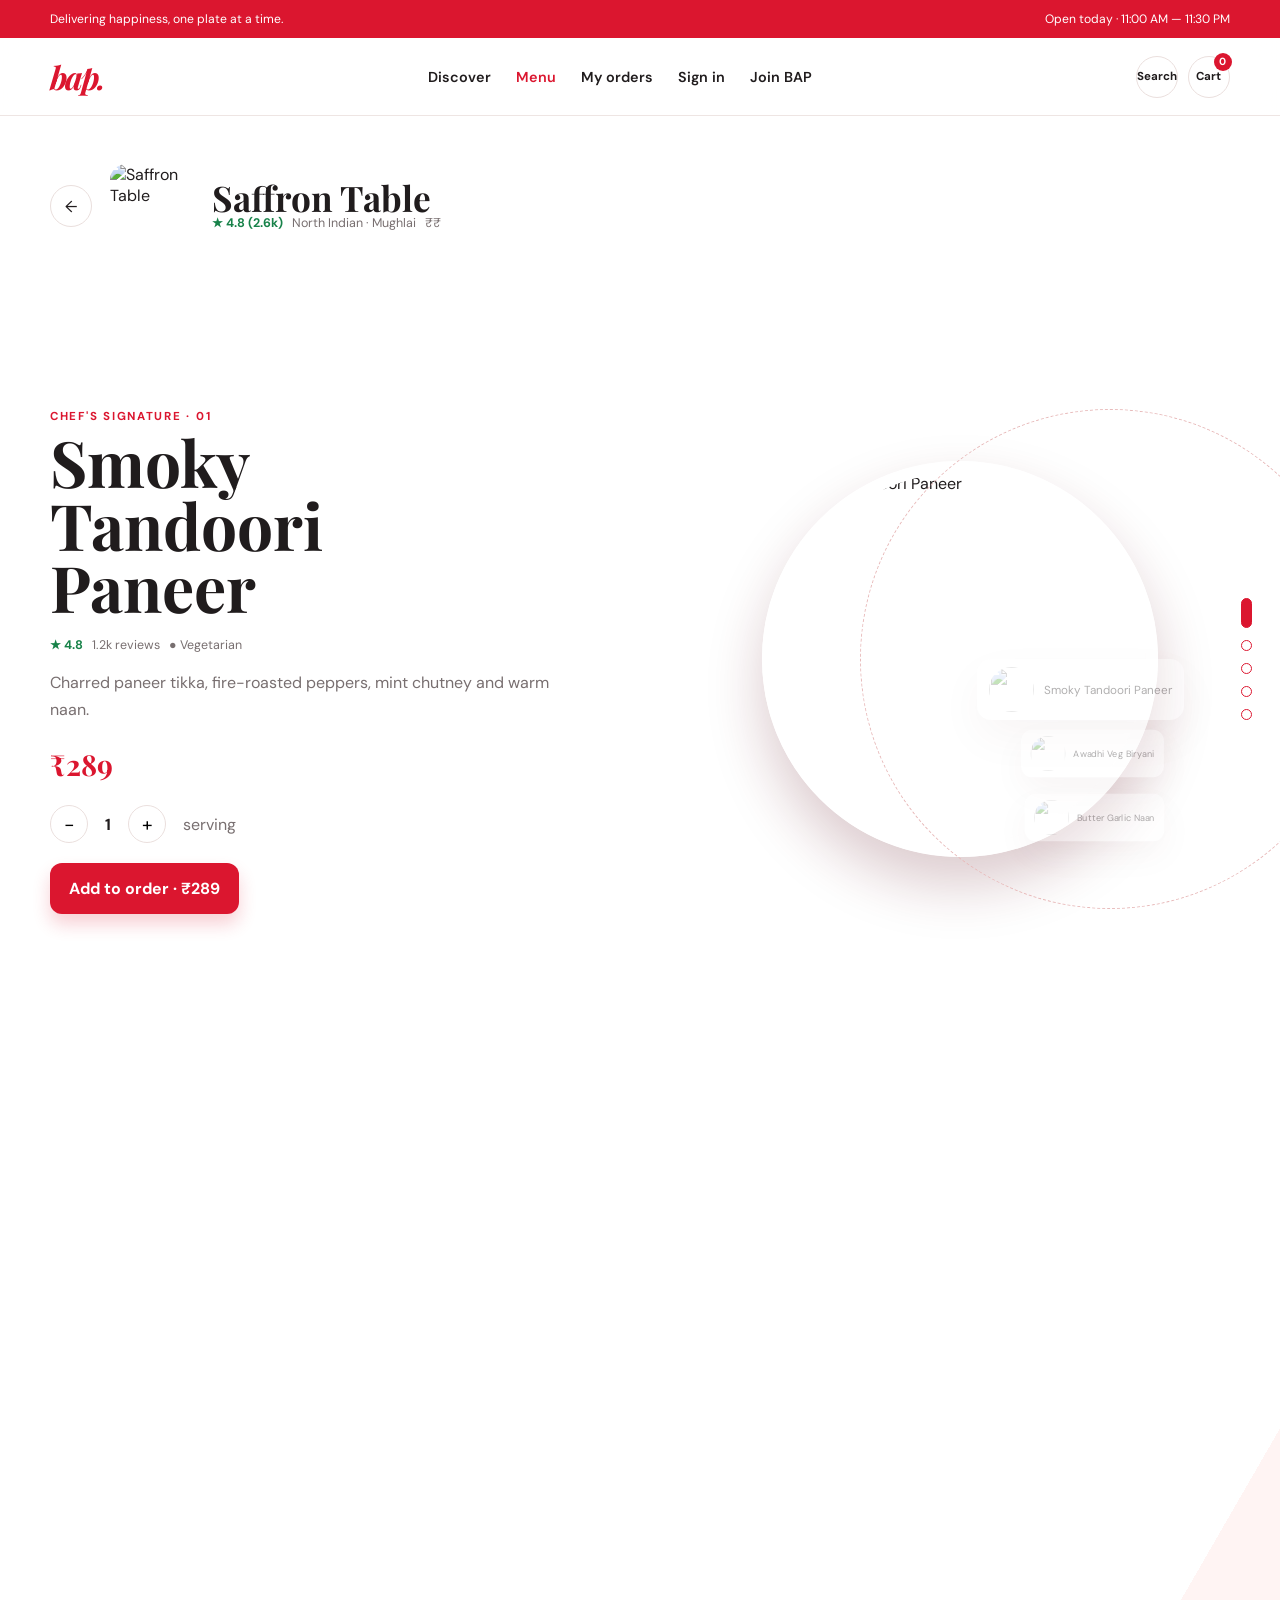
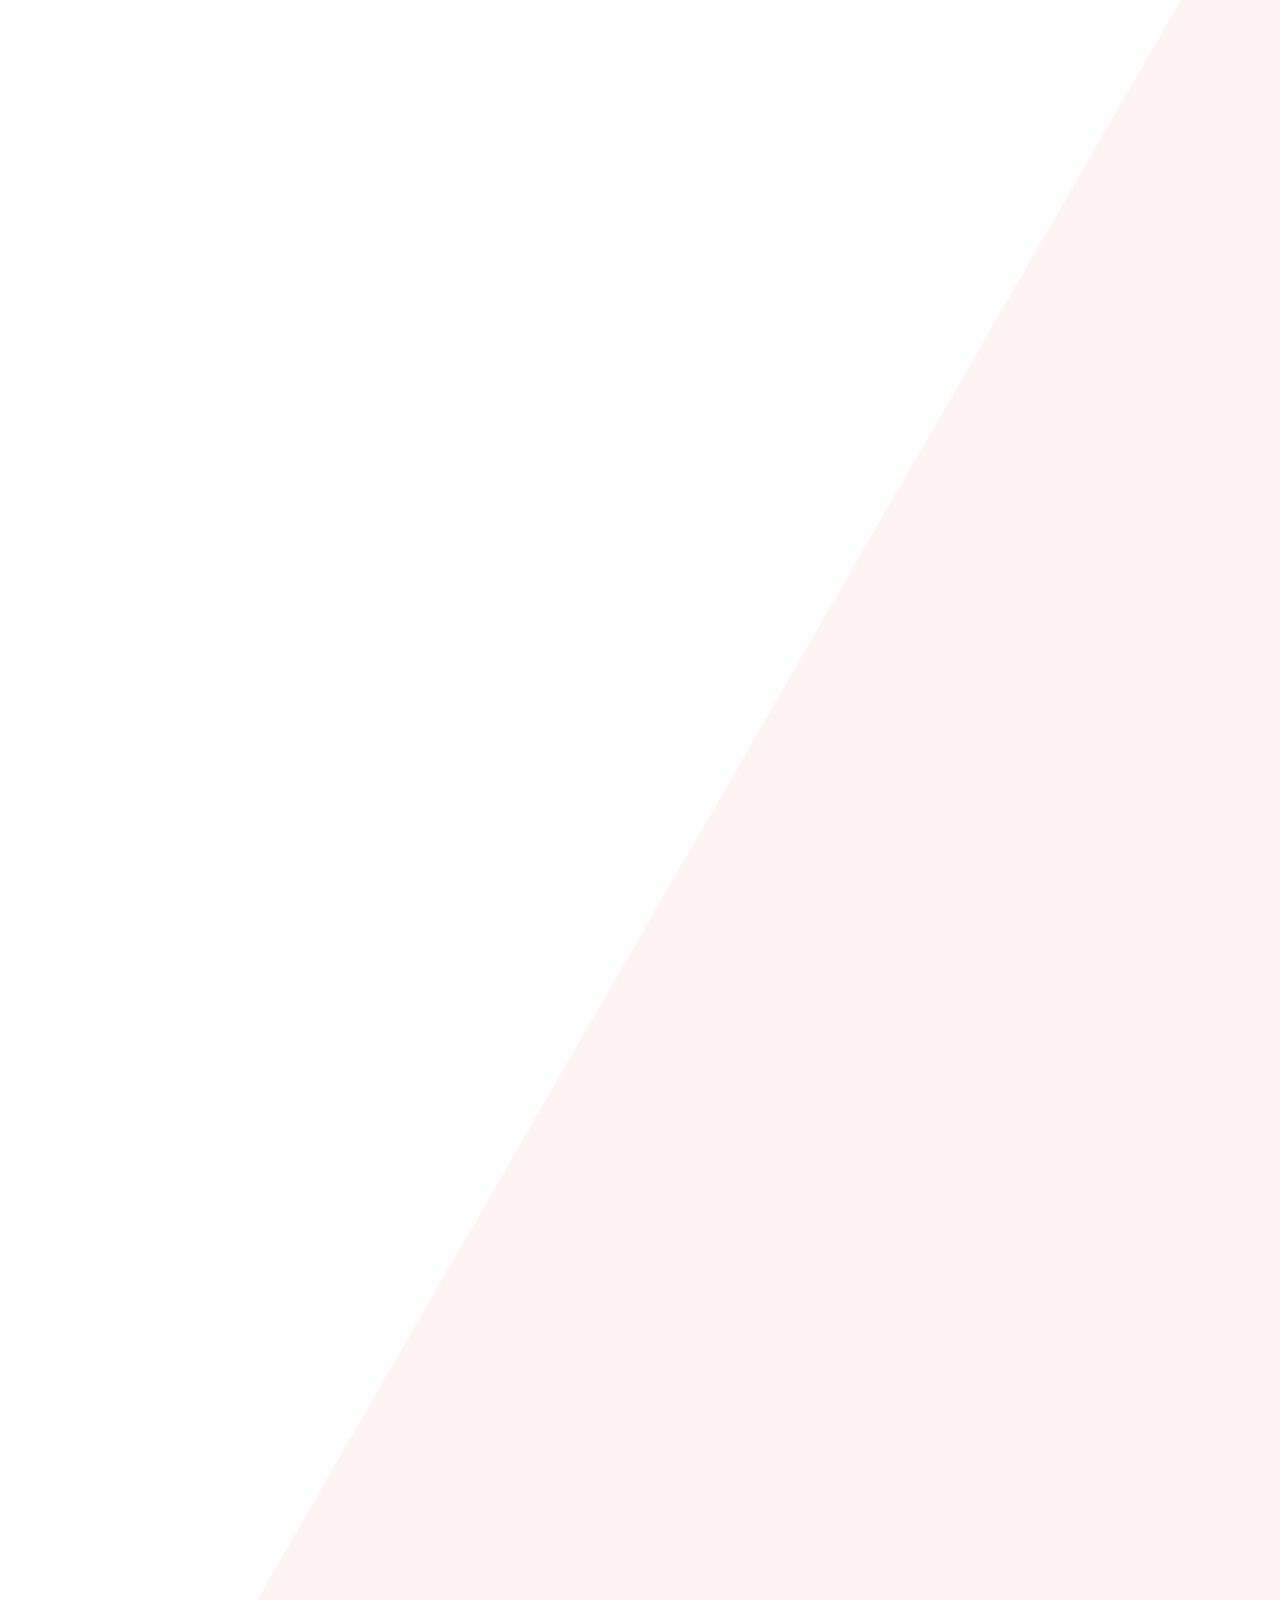
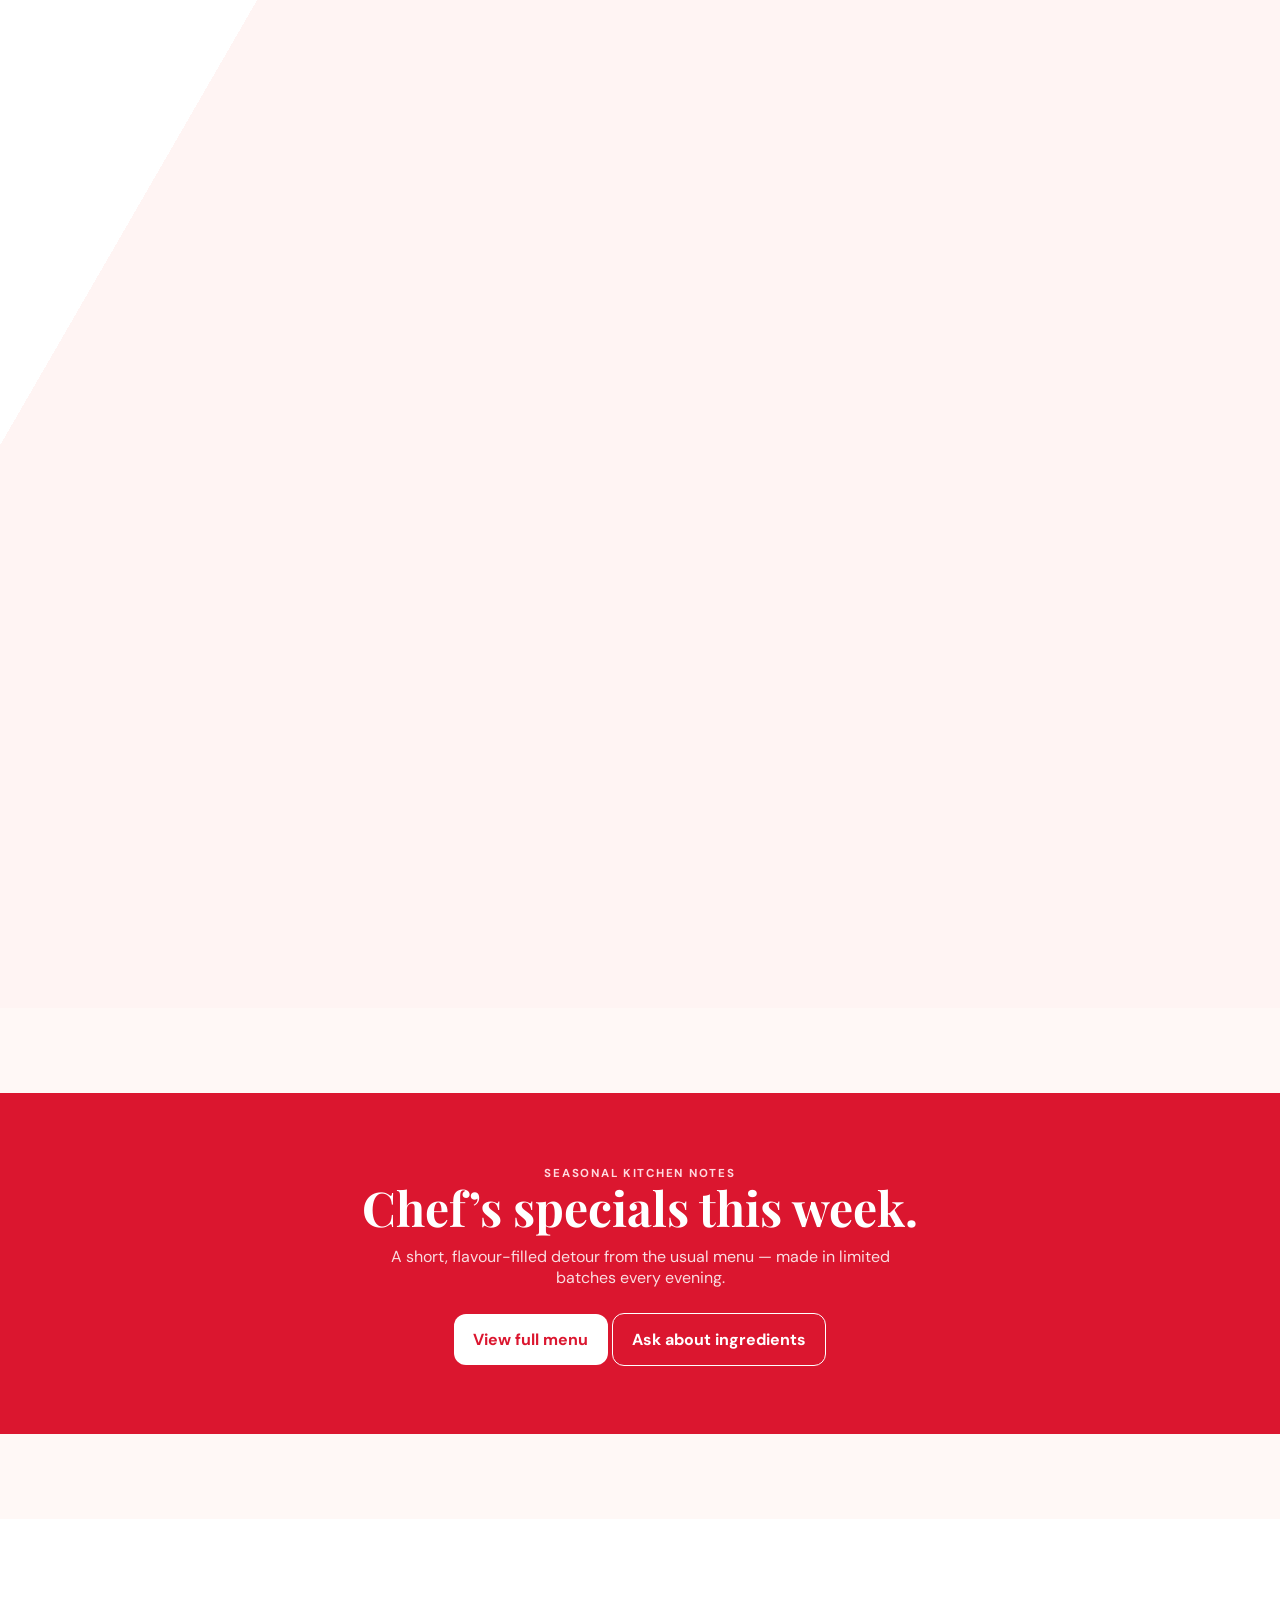
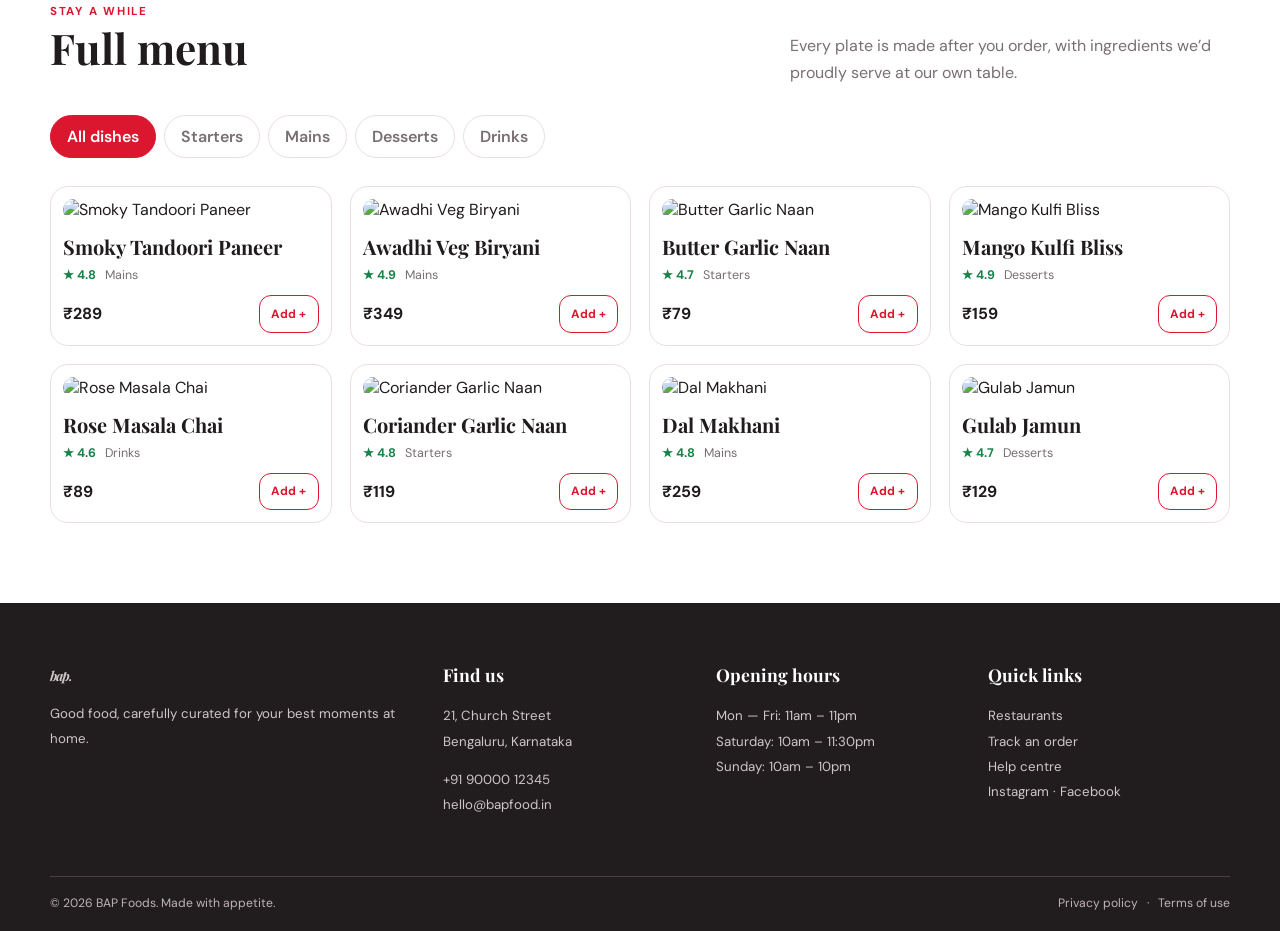
==== menu.html @ eadaf810 "Initial commit: BAP food ordering app" ====
<!doctype html><html lang="en"><head><meta charset="UTF-8"><meta name="viewport" content="width=device-width,initial-scale=1.0"><title>Saffron Table — BAP</title><link rel="stylesheet" href="assets/styles.css"></head><body><main id="app"></main><script src="assets/app.js"></script><script>
const mainDishes=dishes.slice(0,5);let active=0,qty=1;function renderHero(){let d=mainDishes[active];document.querySelector('.dish-copy').innerHTML=`<span class="eyebrow">Chef's signature · ${String(active+1).padStart(2,'0')}</span><h1 class="dish-name">${d.name}</h1><div class="meta"><span class="rating">★ ${d.rating}</span><span>${d.reviews} reviews</span><span>● Vegetarian</span></div><p class="muted">${d.desc}</p><div class="price">₹${d.price*qty}</div><div class="quantity"><button id="minus">−</button><b>${qty}</b><button id="plus">+</button><span class="muted">serving${qty>1?'s':''}</span></div><button class="btn btn-red add" style="min-width:180px">Add to order · ₹${d.price*qty}</button>`;document.querySelector('.plate').innerHTML=`<img src="${d.img}" alt="${d.name}">`;document.querySelectorAll('.thumb').forEach((t,i)=>t.classList.toggle('current',i===active));document.querySelectorAll('.side-chip').forEach((c,i)=>{let delta=i-active;c.style.transform=`translateY(${delta*64}px) scale(${i===active?1:.78})`;c.style.opacity=Math.abs(delta)>2?0:.35});document.querySelector('#minus').onclick=()=>{qty=Math.max(1,qty-1);renderHero()};document.querySelector('#plus').onclick=()=>{qty++;renderHero()};bindAdds()}
mount(`<section class="menu-hero"><div class="container restaurant-intro"><a class="icon-btn" href="restaurant.html">←</a><img class="rest-image" src="https://images.unsplash.com/photo-1585937421612-70a008356fbe?auto=format&fit=crop&w=300&q=85" alt="Saffron Table"><div><h1>Saffron Table</h1><div class="meta"><span class="rating">★ 4.8 (2.6k)</span><span>North Indian · Mughlai</span><span>₹₹</span></div></div></div></section><section class="menu-track" id="dishTrack"><div class="sticky-dish"><div class="dish-copy"></div><div class="dish-stage"><div class="orb"></div><div class="plate"></div><div class="thumbs">${mainDishes.map((_,i)=>`<button class="thumb ${i===0?'current':''}" data-i="${i}" aria-label="Dish ${i+1}"></button>`).join('')}</div>${mainDishes.map((d,i)=>`<div class="side-chip" style="top:50%"><img src="${d.img}" alt=""><span>${d.name}</span></div>`).join('')}</div></div></section><section class="special"><span class="eyebrow" style="color:#ffd8de">Seasonal kitchen notes</span><h2>Chef’s specials this week.</h2><p>A short, flavour-filled detour from the usual menu — made in limited batches every evening.</p><a href="#fullmenu" class="btn" style="background:#fff;color:var(--red)">View full menu</a> <a href="#footer" class="btn btn-outline">Ask about ingredients</a></section><section class="full-menu" id="fullmenu"><div class="container"><div class="section-head"><div><span class="eyebrow">Stay a while</span><h2>Full menu</h2></div><p class="muted">Every plate is made after you order, with ingredients we’d proudly serve at our own table.</p></div><div class="filters"><button class="filter active" data-filter="All">All dishes</button>${['Starters','Mains','Desserts','Drinks'].map(x=>`<button class="filter" data-filter="${x}">${x}</button>`).join('')}</div><div class="dish-grid">${dishes.map(menuCard).join('')}</div></div></section>`,'menu');renderHero();
document.querySelectorAll('.thumb').forEach(t=>t.onclick=()=>{document.getElementById('dishTrack').scrollIntoView({behavior:'smooth'});window.scrollTo({top:document.getElementById('dishTrack').offsetTop+Number(t.dataset.i)*window.innerHeight*.82,behavior:'smooth'})});let ticking=false;addEventListener('scroll',()=>{if(ticking)return;ticking=true;requestAnimationFrame(()=>{let el=document.getElementById('dishTrack'),p=Math.max(0,Math.min(1,-el.getBoundingClientRect().top/(el.offsetHeight-innerHeight)));let next=Math.min(mainDishes.length-1,Math.round(p*(mainDishes.length-1)));if(next!==active){active=next;qty=1;renderHero()}ticking=false})});document.querySelectorAll('.filter').forEach(b=>b.onclick=()=>{document.querySelectorAll('.filter').forEach(x=>x.classList.remove('active'));b.classList.add('active');document.querySelectorAll('.dish-card').forEach(c=>c.style.display=b.dataset.filter==='All'||c.dataset.category===b.dataset.filter?'block':'none')});bindAdds();
</script></body></html>
---- assets/styles.css ----
@import url('https://fonts.googleapis.com/css2?family=DM+Sans:wght@400;500;600;700&family=Playfair+Display:ital,wght@0,600;0,700;1,600;1,700&display=swap');

:root{--red:#db162f;--red-dark:#ab1025;--ink:#201c1d;--muted:#786f70;--cream:#fff8f6;--line:#eadfdd;--white:#fff;--shadow:0 18px 45px rgba(89,21,31,.12)}
*{box-sizing:border-box}html{scroll-behavior:smooth}body{margin:0;background:var(--cream);color:var(--ink);font-family:'DM Sans',sans-serif}a{text-decoration:none;color:inherit}button{font:inherit;cursor:pointer;border:0}.container{width:min(1180px,calc(100% - 40px));margin:auto}.eyebrow{font-size:.72rem;font-weight:700;letter-spacing:.15em;text-transform:uppercase;color:var(--red)}h1,h2,h3,.brand{font-family:'Playfair Display',serif}h1{font-size:clamp(2.6rem,5vw,5rem);line-height:.98;margin:.35rem 0 1.1rem}h2{font-size:clamp(2rem,3.3vw,3.2rem);margin:.4rem 0 1rem;line-height:1.05}.muted{color:var(--muted);line-height:1.7}.pill{border:1px solid var(--line);padding:.55rem .8rem;border-radius:99px;font-size:.8rem;font-weight:600}.btn{display:inline-flex;align-items:center;justify-content:center;gap:.55rem;border-radius:12px;padding:.92rem 1.2rem;font-weight:700;transition:.25s}.btn-red{background:var(--red);color:#fff;box-shadow:0 10px 18px rgba(219,22,47,.2)}.btn-red:hover{background:var(--red-dark);transform:translateY(-2px)}.btn-outline{background:#fff;border:1px solid var(--red);color:var(--red)}.btn-outline:hover{background:#fff0f1}.topbar{height:38px;background:var(--red);color:#fff;font-size:.76rem;display:flex;align-items:center}.topbar .container{display:flex;justify-content:space-between}.nav{height:78px;background:rgba(255,255,255,.91);border-bottom:1px solid rgba(234,223,221,.8);display:flex;align-items:center;position:sticky;top:0;z-index:20;backdrop-filter:blur(13px)}.navin{display:flex;align-items:center;justify-content:space-between;gap:25px}.brand{font-style:italic;font-size:2rem;font-weight:700;color:var(--red);letter-spacing:-.08em}.navlinks{display:flex;gap:25px;font-size:.9rem;font-weight:600}.navlinks a:hover,.navlinks a.active{color:var(--red)}.navactions{display:flex;align-items:center;gap:10px}.icon-btn{width:42px;height:42px;border-radius:50%;background:#fff;display:grid;place-items:center;border:1px solid var(--line);position:relative}.badge{position:absolute;right:-3px;top:-4px;display:grid;place-items:center;min-width:18px;height:18px;border-radius:50%;background:var(--red);color:white;font-size:.65rem;font-weight:700}.menu-toggle{display:none}.hero-home{padding:90px 0 65px;min-height:520px;overflow:hidden;background:radial-gradient(circle at 73% 40%,#fbdfe1 0,transparent 26%),var(--cream)}.home-grid{display:grid;grid-template-columns:1.02fr .98fr;align-items:center}.hero-copy p{max-width:520px;font-size:1.06rem}.hero-search{margin:28px 0;background:#fff;border:1px solid var(--line);box-shadow:var(--shadow);border-radius:14px;padding:7px;display:flex;max-width:590px}.hero-search input{border:0;outline:0;flex:1;padding:0 14px;font:inherit}.photo-stack{height:410px;position:relative}.photo-stack img{position:absolute;object-fit:cover;border:10px solid #fff;box-shadow:var(--shadow)}.photo-stack img:nth-child(1){width:310px;height:350px;right:40px;top:10px;border-radius:160px 160px 25px 25px}.photo-stack img:nth-child(2){width:180px;height:205px;left:5px;bottom:0;border-radius:25px}.float-card{position:absolute;z-index:2;padding:12px 16px;background:#fff;border-radius:14px;box-shadow:var(--shadow);font-size:.78rem;right:2px;bottom:35px}.section{padding:85px 0}.section-head{display:flex;align-items:end;justify-content:space-between;gap:30px;margin-bottom:28px}.section-head p{max-width:440px;margin:0}.categories{display:grid;grid-template-columns:repeat(4,1fr);gap:16px}.category{height:180px;border-radius:18px;padding:20px;color:#fff;position:relative;overflow:hidden;background:#333}.category img{position:absolute;inset:0;width:100%;height:100%;object-fit:cover;opacity:.62}.category span{position:relative;font-family:'Playfair Display';font-size:1.5rem;font-style:italic}.restaurants{display:grid;grid-template-columns:repeat(3,1fr);gap:20px}.restaurant-card{background:#fff;border:1px solid var(--line);border-radius:18px;overflow:hidden;transition:.25s}.restaurant-card:hover{transform:translateY(-6px);box-shadow:var(--shadow)}.restaurant-card img{width:100%;height:190px;object-fit:cover}.restaurant-card .content{padding:16px}.restaurant-card h3{font-size:1.35rem;margin:0 0 7px}.meta{display:flex;gap:9px;flex-wrap:wrap;color:var(--muted);font-size:.78rem}.rating{color:#178249;font-weight:700}.menu-hero{padding:48px 0 0;background:#fff}.restaurant-intro{display:flex;align-items:center;gap:18px}.restaurant-intro .rest-image{width:84px;height:84px;border-radius:16px;object-fit:cover}.restaurant-intro h1{font-size:2.2rem;margin:0}.menu-track{height:440vh;position:relative;background:linear-gradient(120deg,#fff 0,#fff 55%,#fff4f3 55%)}.sticky-dish{position:sticky;top:78px;height:calc(100vh - 78px);display:grid;grid-template-columns:1fr 1fr;align-items:center;overflow:hidden}.dish-copy{padding-left:max(20px,calc((100vw - 1180px)/2));padding-right:50px}.dish-copy .dish-name{font-size:clamp(2.8rem,5vw,5rem);max-width:480px}.dish-copy .price{font:700 1.8rem 'Playfair Display';color:var(--red);margin:22px 0}.quantity{display:flex;align-items:center;gap:17px;margin:20px 0}.quantity button{width:38px;height:38px;border-radius:50%;background:#fff;border:1px solid var(--line);font-size:1.2rem}.dish-stage{height:100%;position:relative;display:grid;place-items:center}.plate{width:min(31vw,400px);aspect-ratio:1;border-radius:50%;overflow:hidden;border:12px solid #fff;box-shadow:0 28px 55px rgba(96,20,30,.22);transition:.5s}.plate img{width:100%;height:100%;object-fit:cover}.orb{position:absolute;width:500px;height:500px;border:1px dashed #e8bbbb;border-radius:50%;right:-80px}.thumbs{position:absolute;right:28px;top:50%;transform:translateY(-50%);display:grid;gap:12px}.thumb{width:11px;height:11px;border-radius:10px;border:1px solid var(--red);background:transparent;padding:0}.thumb.current{height:30px;background:var(--red)}.side-chip{position:absolute;display:flex;align-items:center;gap:10px;right:15%;padding:8px 12px;background:#fff;border-radius:14px;box-shadow:var(--shadow);font-size:.73rem;transition:.5s}.side-chip img{width:45px;height:45px;border-radius:50%;object-fit:cover}.special{margin:85px 0;background:var(--red);color:#fff;padding:68px 20px;text-align:center}.special h2{font-size:3rem;margin:0}.special p{max-width:510px;margin:14px auto 25px;opacity:.85}.special .btn-outline{border-color:#fff;color:#fff;background:transparent}.full-menu{background:#fff;padding:80px 0}.filters{display:flex;gap:8px;flex-wrap:wrap;margin-bottom:28px}.filter{padding:.65rem 1rem;border-radius:50px;background:#fff;border:1px solid var(--line);color:var(--muted);font-weight:600}.filter.active,.filter:hover{background:var(--red);border-color:var(--red);color:#fff}.dish-grid{display:grid;grid-template-columns:repeat(4,1fr);gap:18px}.dish-card{border:1px solid var(--line);border-radius:18px;padding:12px;background:#fff;transition:.25s}.dish-card:hover{transform:translateY(-5px);box-shadow:var(--shadow)}.dish-card img{width:100%;aspect-ratio:1.1;object-fit:cover;border-radius:12px}.dish-card h3{font-size:1.25rem;margin:13px 0 7px}.dish-card .cardfoot{display:flex;align-items:center;justify-content:space-between;margin-top:12px}.dish-card .btn{padding:.6rem .7rem;font-size:.75rem}.footer{background:#211d1e;color:#fff;padding:60px 0 20px}.footer-grid{display:grid;grid-template-columns:1.5fr repeat(3,1fr);gap:30px}.footer h3{font-size:1.1rem;margin-top:0}.footer p,.footer a{font-size:.83rem;display:block;color:#cfc6c7;line-height:1.9}.footer-bottom{margin-top:45px;padding-top:18px;border-top:1px solid #4a4042;color:#bfb4b6;font-size:.76rem;display:flex;justify-content:space-between}.auth{min-height:calc(100vh - 116px);display:grid;grid-template-columns:1fr 1fr;background:#fff}.auth-visual{background:linear-gradient(#8c1227a8,#8c1227a8),url('https://images.unsplash.com/photo-1515003197210-e0cd71810b5f?auto=format&fit=crop&w=1000&q=85') center/cover;padding:60px;color:white;display:flex;flex-direction:column;justify-content:end}.auth-visual h1{max-width:460px}.auth-form{display:grid;place-items:center;padding:40px}.form-box{width:min(410px,100%)}.form-box h1{font-size:3rem}.form-box label{font-weight:600;font-size:.85rem;display:block;margin:17px 0 8px}.form-box input{width:100%;border:1px solid var(--line);border-radius:10px;padding:14px;font:inherit}.form-box .btn{width:100%;margin-top:25px}.cart-layout{display:grid;grid-template-columns:1.5fr .75fr;gap:30px;padding:55px 0}.cart-items,.summary{background:#fff;border:1px solid var(--line);border-radius:18px;padding:22px}.cart-row{display:flex;align-items:center;gap:15px;padding:15px 0;border-bottom:1px solid var(--line)}.cart-row img{width:76px;height:76px;border-radius:12px;object-fit:cover}.cart-row h3{margin:0 0 5px}.cart-row .row-end{margin-left:auto;text-align:right}.summary h2{font-size:1.7rem}.summary-line{display:flex;justify-content:space-between;padding:12px 0;color:var(--muted)}.summary-total{font-weight:700;color:var(--ink);border-top:1px solid var(--line);margin-top:8px;padding-top:18px}.payment-method{padding:16px;border:1px solid var(--line);border-radius:12px;margin:12px 0;display:flex;gap:10px;align-items:center}.orders{padding:60px 0}.order-card{background:white;border:1px solid var(--line);border-radius:16px;padding:20px;display:grid;grid-template-columns:auto 1fr auto;align-items:center;gap:20px;margin-bottom:14px}.order-card img{width:95px;height:75px;object-fit:cover;border-radius:10px}.status{color:#16804a;background:#e5f7eb;padding:.4rem .6rem;border-radius:6px;font-size:.75rem;font-weight:700}
@media(max-width:800px){.navlinks{display:none}.menu-toggle{display:grid}.topbar .container span:last-child{display:none}.home-grid,.sticky-dish,.auth,.cart-layout{grid-template-columns:1fr}.hero-home{padding:55px 0 30px}.photo-stack{height:300px;margin-top:20px}.photo-stack img:nth-child(1){width:230px;height:270px;right:20px}.photo-stack img:nth-child(2){width:135px;height:150px}.categories,.restaurants{grid-template-columns:repeat(2,1fr)}.section{padding:55px 0}.menu-track{height:530vh}.sticky-dish{grid-template-rows:1fr 1fr;top:78px;height:calc(100vh - 78px)}.dish-copy{padding:20px 25px 0}.dish-copy .dish-name{font-size:2.6rem;margin:.3rem 0}.dish-copy .muted{font-size:.84rem;line-height:1.45}.dish-copy .price{margin:10px 0;font-size:1.4rem}.quantity{margin:8px 0}.dish-stage{align-items:start;padding-top:16px}.plate{width:55vw}.orb{width:360px;height:360px;right:-120px}.side-chip{display:none}.dish-grid{grid-template-columns:repeat(2,1fr)}.footer-grid{grid-template-columns:repeat(2,1fr)}.auth-visual{min-height:300px}.auth-form{padding:45px 20px}.order-card{grid-template-columns:auto 1fr}.order-card .status{grid-column:2}.section-head{align-items:start;flex-direction:column;gap:6px}}
@media(max-width:800px){.navlinks.open{display:flex;position:absolute;top:76px;right:20px;flex-direction:column;gap:0;background:#fff;box-shadow:var(--shadow);border:1px solid var(--line);border-radius:12px;overflow:hidden;min-width:170px}.navlinks.open a{padding:13px 17px}.nav-signup{border-radius:0}}
@media(max-width:460px){.container{width:min(100% - 28px,1180px)}.categories,.restaurants{grid-template-columns:1fr}.dish-grid{gap:10px}.dish-card{padding:8px}.dish-card h3{font-size:1rem}.dish-card .btn{padding:.5rem;font-size:.68rem}.footer-grid{grid-template-columns:1fr}.footer-bottom{display:block}.cart-row{gap:10px}.cart-row img{width:58px;height:58px}.cart-row h3{font-size:1rem}}
.nav-signup{background:var(--red);color:#fff!important;padding:.55rem .75rem;border-radius:9px}.add-stepper{display:flex;align-items:center;gap:9px;border:1px solid var(--red);border-radius:9px;padding:3px;color:var(--red)}.add-stepper button{width:22px;height:22px;border-radius:6px;background:#fff0f1;color:var(--red);font-weight:700}
.nav-signup{background:transparent!important;color:inherit!important;padding:0;border-radius:0}.food-3d{position:relative;overflow:hidden;background:radial-gradient(circle at 80% 35%,#ee5870 0,transparent 38%),linear-gradient(135deg,#7d0b1e,#d61734)}.food-orbit{position:absolute;inset:0;perspective:1100px}.food-float{position:absolute;object-fit:cover;border:8px solid rgba(255,255,255,.88);box-shadow:0 25px 38px rgba(39,0,7,.45);animation:foodFloat 5s ease-in-out infinite}.food-one{width:230px;height:230px;border-radius:50%;right:11%;top:18%;transform:rotate(-14deg) rotateX(11deg) rotateY(-20deg)}.food-two{width:155px;height:155px;border-radius:28px;left:9%;top:38%;animation-delay:-1.3s;transform:rotate(13deg) rotateY(22deg)}.food-three{width:125px;height:125px;border-radius:50%;right:31%;bottom:8%;animation-delay:-2.8s;transform:rotate(-12deg) rotateX(22deg)}.auth-message{position:relative;z-index:2}.login-hint{font-size:.72rem;text-align:center;color:var(--muted);margin-top:22px}.vibrate{display:inline-block;animation:vibrate .18s linear 3}@keyframes foodFloat{50%{translate:0 -14px;filter:saturate(1.12)}}@keyframes vibrate{25%{transform:translateX(-6px)}75%{transform:translateX(6px)}}
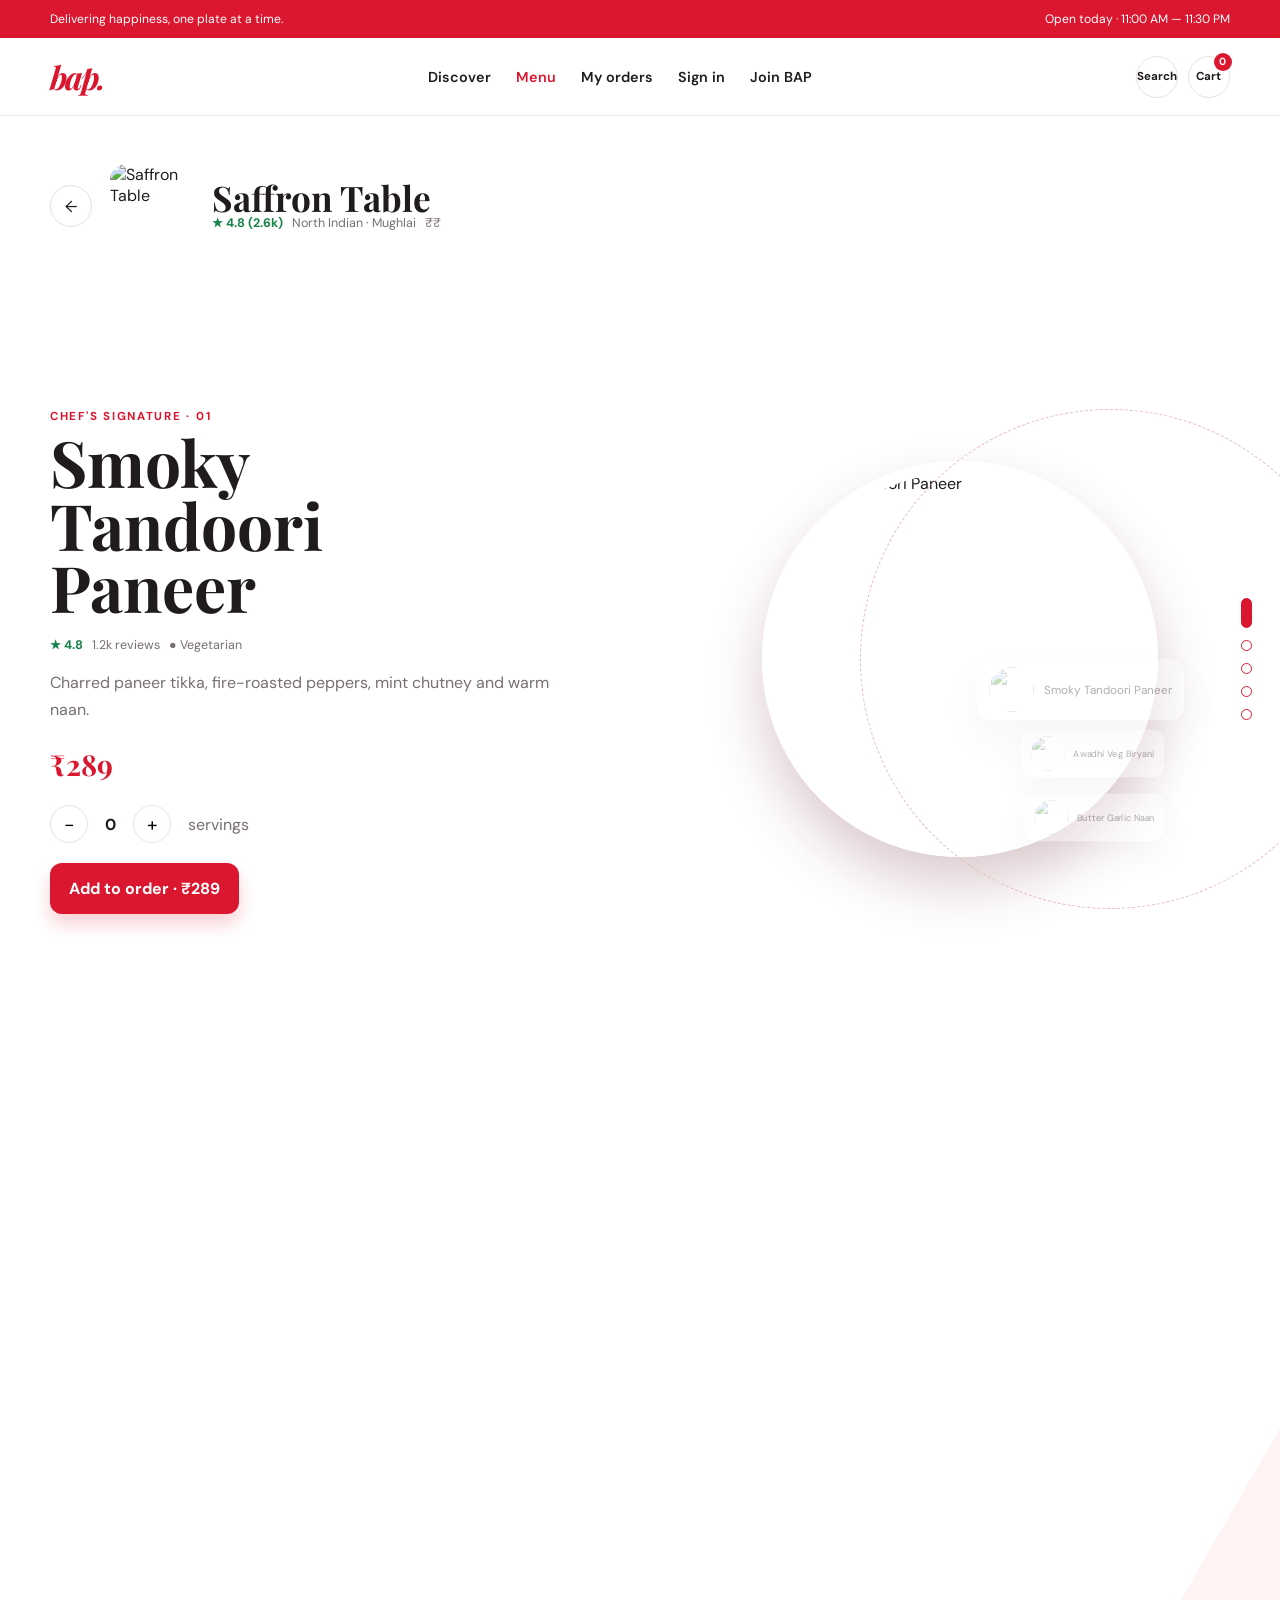
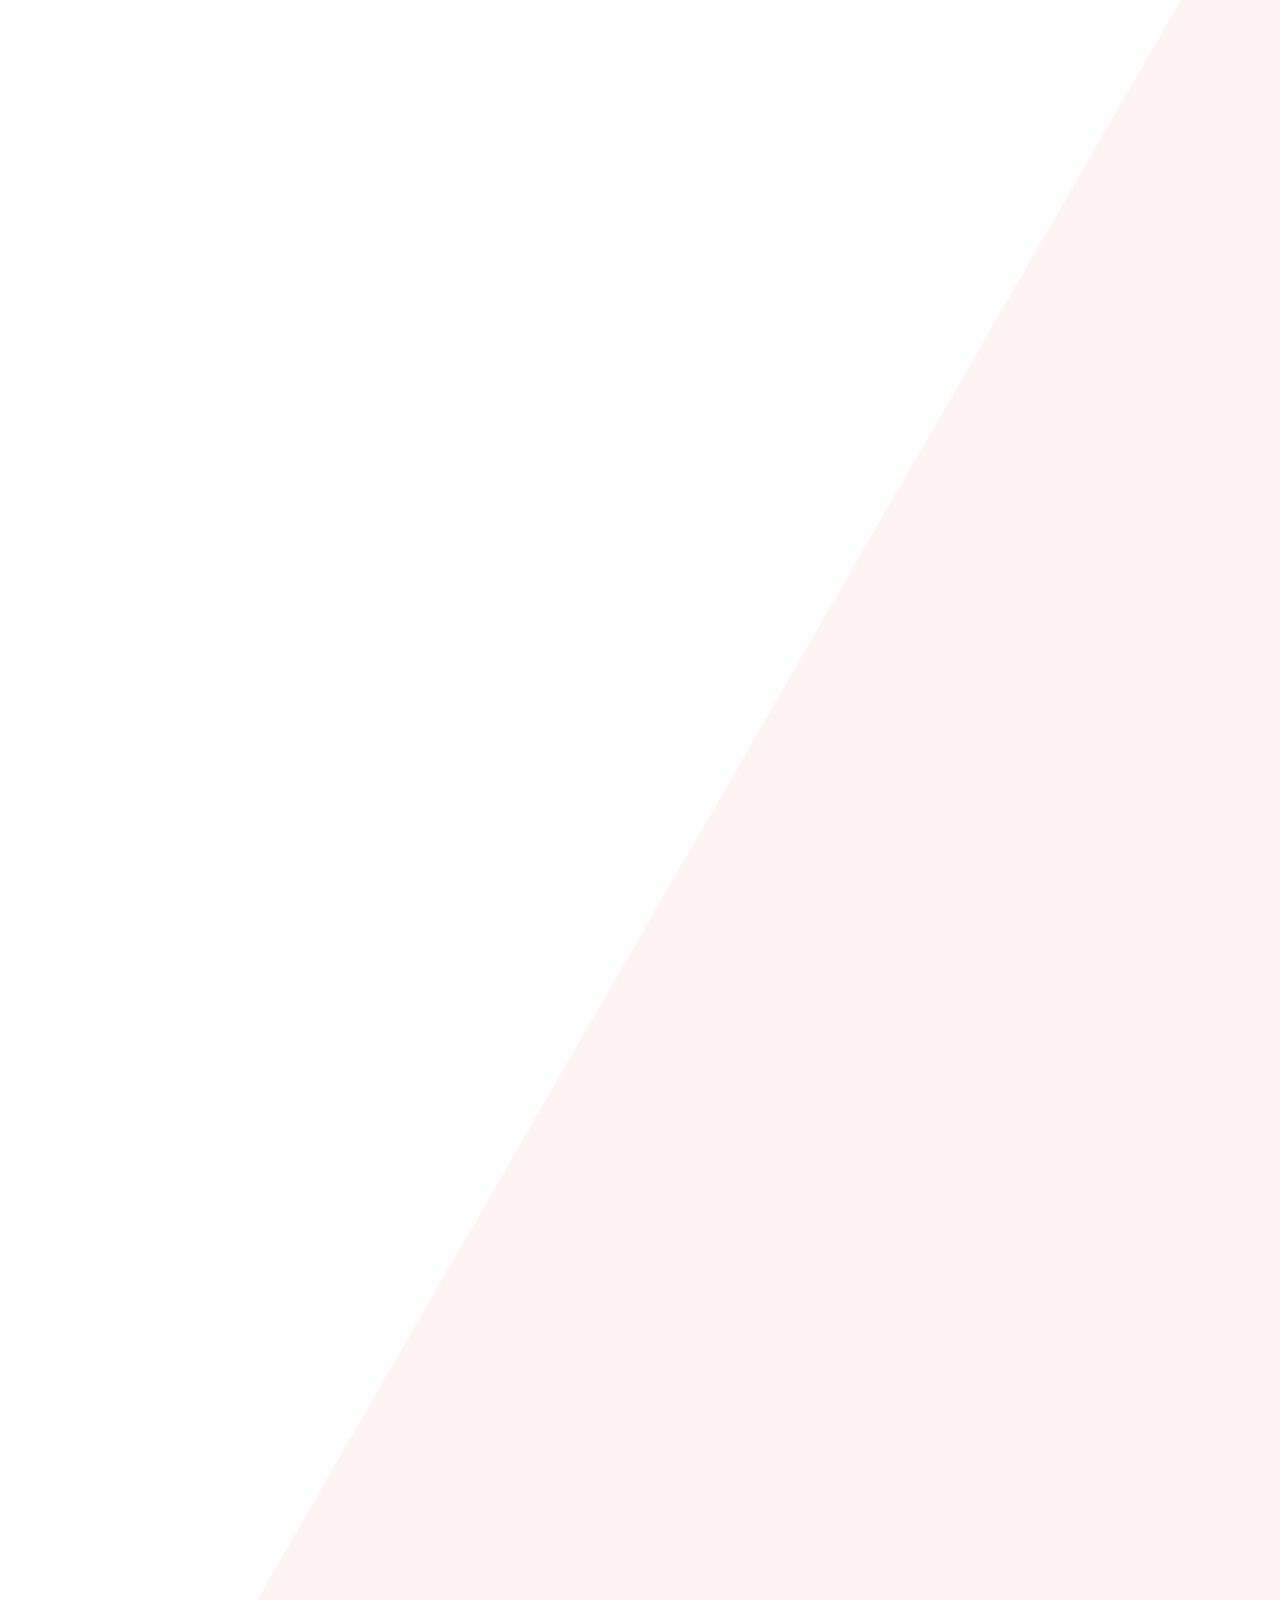
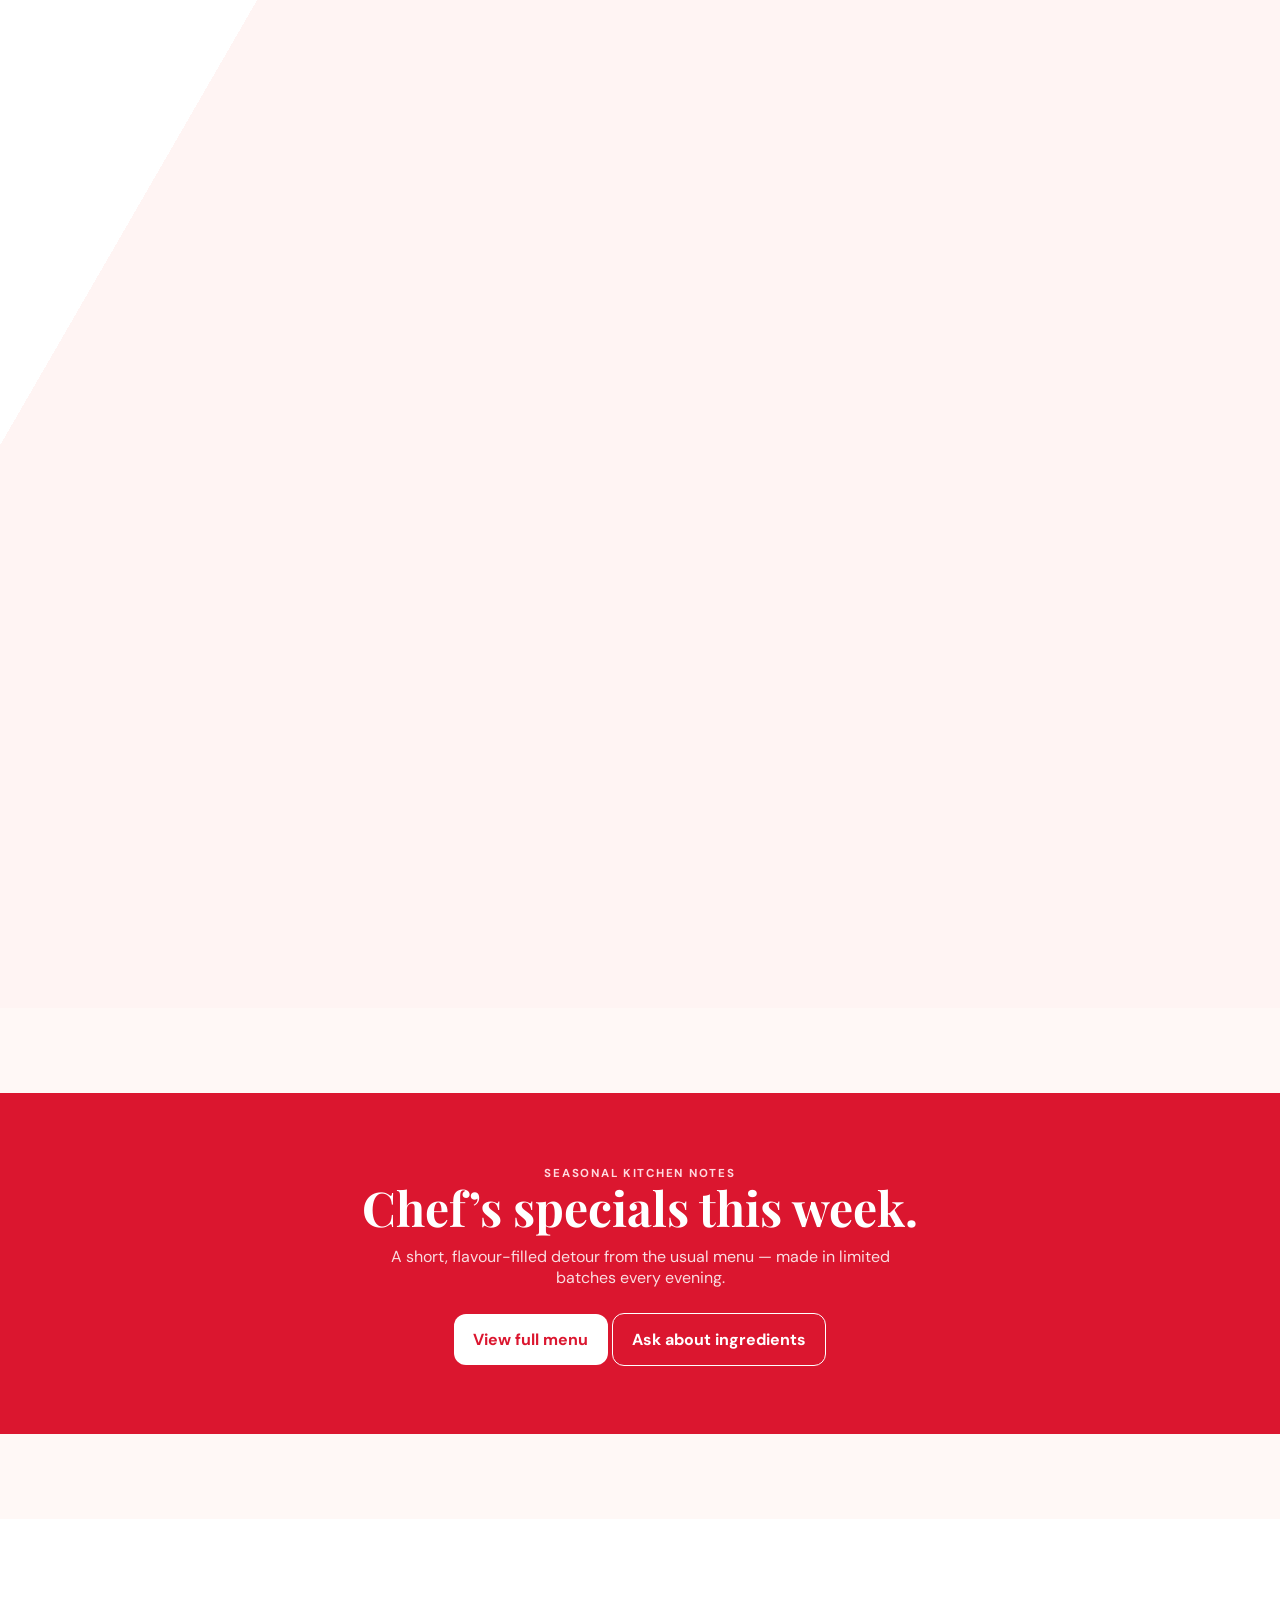
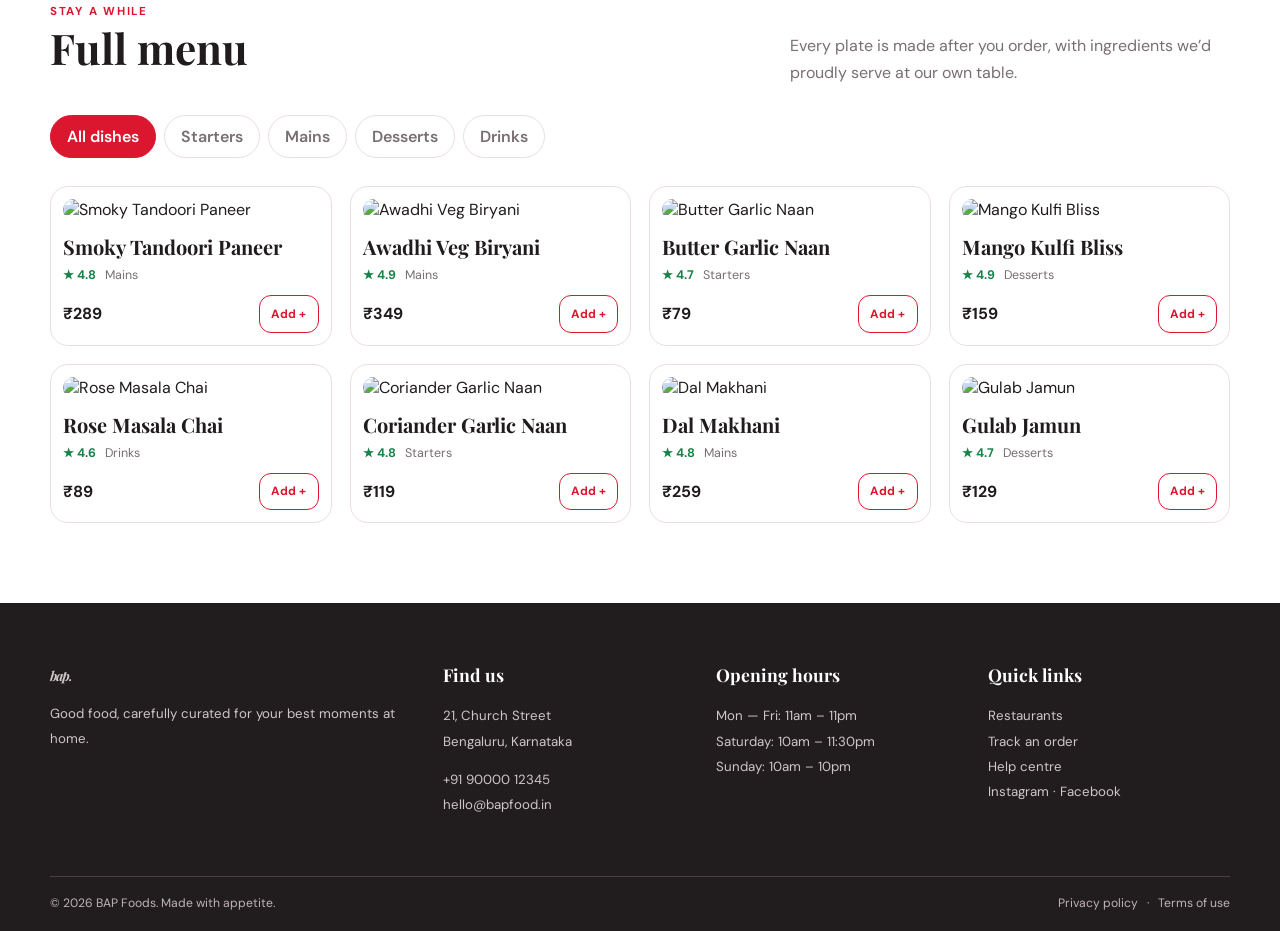
==== commit 394550c0: "Fix menu quantity controls" ====
--- a/menu.html
+++ b/menu.html
@@ -1,5 +1,5 @@
 <!doctype html><html lang="en"><head><meta charset="UTF-8"><meta name="viewport" content="width=device-width,initial-scale=1.0"><title>Saffron Table — BAP</title><link rel="stylesheet" href="assets/styles.css"></head><body><main id="app"></main><script src="assets/app.js"></script><script>
-const mainDishes=dishes.slice(0,5);let active=0,qty=1;function renderHero(){let d=mainDishes[active];document.querySelector('.dish-copy').innerHTML=`<span class="eyebrow">Chef's signature · ${String(active+1).padStart(2,'0')}</span><h1 class="dish-name">${d.name}</h1><div class="meta"><span class="rating">★ ${d.rating}</span><span>${d.reviews} reviews</span><span>● Vegetarian</span></div><p class="muted">${d.desc}</p><div class="price">₹${d.price*qty}</div><div class="quantity"><button id="minus">−</button><b>${qty}</b><button id="plus">+</button><span class="muted">serving${qty>1?'s':''}</span></div><button class="btn btn-red add" style="min-width:180px">Add to order · ₹${d.price*qty}</button>`;document.querySelector('.plate').innerHTML=`<img src="${d.img}" alt="${d.name}">`;document.querySelectorAll('.thumb').forEach((t,i)=>t.classList.toggle('current',i===active));document.querySelectorAll('.side-chip').forEach((c,i)=>{let delta=i-active;c.style.transform=`translateY(${delta*64}px) scale(${i===active?1:.78})`;c.style.opacity=Math.abs(delta)>2?0:.35});document.querySelector('#minus').onclick=()=>{qty=Math.max(1,qty-1);renderHero()};document.querySelector('#plus').onclick=()=>{qty++;renderHero()};bindAdds()}
+const mainDishes=dishes.slice(0,5);let active=0;function renderHero(){let d=mainDishes[active],i=dishes.indexOf(d),qty=getCart()[i]||0,displayPrice=qty?d.price*qty:d.price;document.querySelector('.dish-copy').innerHTML=`<span class="eyebrow">Chef's signature · ${String(active+1).padStart(2,'0')}</span><h1 class="dish-name">${d.name}</h1><div class="meta"><span class="rating">★ ${d.rating}</span><span>${d.reviews} reviews</span><span>● Vegetarian</span></div><p class="muted">${d.desc}</p><div class="price">₹${displayPrice}</div><div class="quantity"><button id="minus" aria-label="Remove one ${d.name}">−</button><b>${qty}</b><button id="plus" aria-label="Add one ${d.name}">+</button><span class="muted">serving${qty===1?'':'s'}</span></div><button class="btn btn-red" id="heroAdd" style="min-width:180px">Add to order · ₹${d.price}</button>`;document.querySelector('.plate').innerHTML=`<img src="${d.img}" alt="${d.name}">`;document.querySelectorAll('.thumb').forEach((t,i)=>t.classList.toggle('current',i===active));document.querySelectorAll('.side-chip').forEach((c,i)=>{let delta=i-active;c.style.transform=`translateY(${delta*64}px) scale(${i===active?1:.78})`;c.style.opacity=Math.abs(delta)>2?0:.35});const changeHeroQuantity=amount=>{changeItem(i,amount);refreshMenuActions();renderHero()};document.querySelector('#minus').onclick=()=>changeHeroQuantity(-1);document.querySelector('#plus').onclick=()=>changeHeroQuantity(1);document.querySelector('#heroAdd').onclick=()=>changeHeroQuantity(1);bindAdds()}
 mount(`<section class="menu-hero"><div class="container restaurant-intro"><a class="icon-btn" href="restaurant.html">←</a><img class="rest-image" src="https://images.unsplash.com/photo-1585937421612-70a008356fbe?auto=format&fit=crop&w=300&q=85" alt="Saffron Table"><div><h1>Saffron Table</h1><div class="meta"><span class="rating">★ 4.8 (2.6k)</span><span>North Indian · Mughlai</span><span>₹₹</span></div></div></div></section><section class="menu-track" id="dishTrack"><div class="sticky-dish"><div class="dish-copy"></div><div class="dish-stage"><div class="orb"></div><div class="plate"></div><div class="thumbs">${mainDishes.map((_,i)=>`<button class="thumb ${i===0?'current':''}" data-i="${i}" aria-label="Dish ${i+1}"></button>`).join('')}</div>${mainDishes.map((d,i)=>`<div class="side-chip" style="top:50%"><img src="${d.img}" alt=""><span>${d.name}</span></div>`).join('')}</div></div></section><section class="special"><span class="eyebrow" style="color:#ffd8de">Seasonal kitchen notes</span><h2>Chef’s specials this week.</h2><p>A short, flavour-filled detour from the usual menu — made in limited batches every evening.</p><a href="#fullmenu" class="btn" style="background:#fff;color:var(--red)">View full menu</a> <a href="#footer" class="btn btn-outline">Ask about ingredients</a></section><section class="full-menu" id="fullmenu"><div class="container"><div class="section-head"><div><span class="eyebrow">Stay a while</span><h2>Full menu</h2></div><p class="muted">Every plate is made after you order, with ingredients we’d proudly serve at our own table.</p></div><div class="filters"><button class="filter active" data-filter="All">All dishes</button>${['Starters','Mains','Desserts','Drinks'].map(x=>`<button class="filter" data-filter="${x}">${x}</button>`).join('')}</div><div class="dish-grid">${dishes.map(menuCard).join('')}</div></div></section>`,'menu');renderHero();
-document.querySelectorAll('.thumb').forEach(t=>t.onclick=()=>{document.getElementById('dishTrack').scrollIntoView({behavior:'smooth'});window.scrollTo({top:document.getElementById('dishTrack').offsetTop+Number(t.dataset.i)*window.innerHeight*.82,behavior:'smooth'})});let ticking=false;addEventListener('scroll',()=>{if(ticking)return;ticking=true;requestAnimationFrame(()=>{let el=document.getElementById('dishTrack'),p=Math.max(0,Math.min(1,-el.getBoundingClientRect().top/(el.offsetHeight-innerHeight)));let next=Math.min(mainDishes.length-1,Math.round(p*(mainDishes.length-1)));if(next!==active){active=next;qty=1;renderHero()}ticking=false})});document.querySelectorAll('.filter').forEach(b=>b.onclick=()=>{document.querySelectorAll('.filter').forEach(x=>x.classList.remove('active'));b.classList.add('active');document.querySelectorAll('.dish-card').forEach(c=>c.style.display=b.dataset.filter==='All'||c.dataset.category===b.dataset.filter?'block':'none')});bindAdds();
+document.querySelectorAll('.thumb').forEach(t=>t.onclick=()=>{document.getElementById('dishTrack').scrollIntoView({behavior:'smooth'});window.scrollTo({top:document.getElementById('dishTrack').offsetTop+Number(t.dataset.i)*window.innerHeight*.82,behavior:'smooth'})});let ticking=false;addEventListener('scroll',()=>{if(ticking)return;ticking=true;requestAnimationFrame(()=>{let el=document.getElementById('dishTrack'),p=Math.max(0,Math.min(1,-el.getBoundingClientRect().top/(el.offsetHeight-innerHeight)));let next=Math.min(mainDishes.length-1,Math.round(p*(mainDishes.length-1)));if(next!==active){active=next;renderHero()}ticking=false})});document.querySelectorAll('.filter').forEach(b=>b.onclick=()=>{document.querySelectorAll('.filter').forEach(x=>x.classList.remove('active'));b.classList.add('active');document.querySelectorAll('.dish-card').forEach(c=>c.style.display=b.dataset.filter==='All'||c.dataset.category===b.dataset.filter?'block':'none')});bindAdds();
 </script></body></html>
